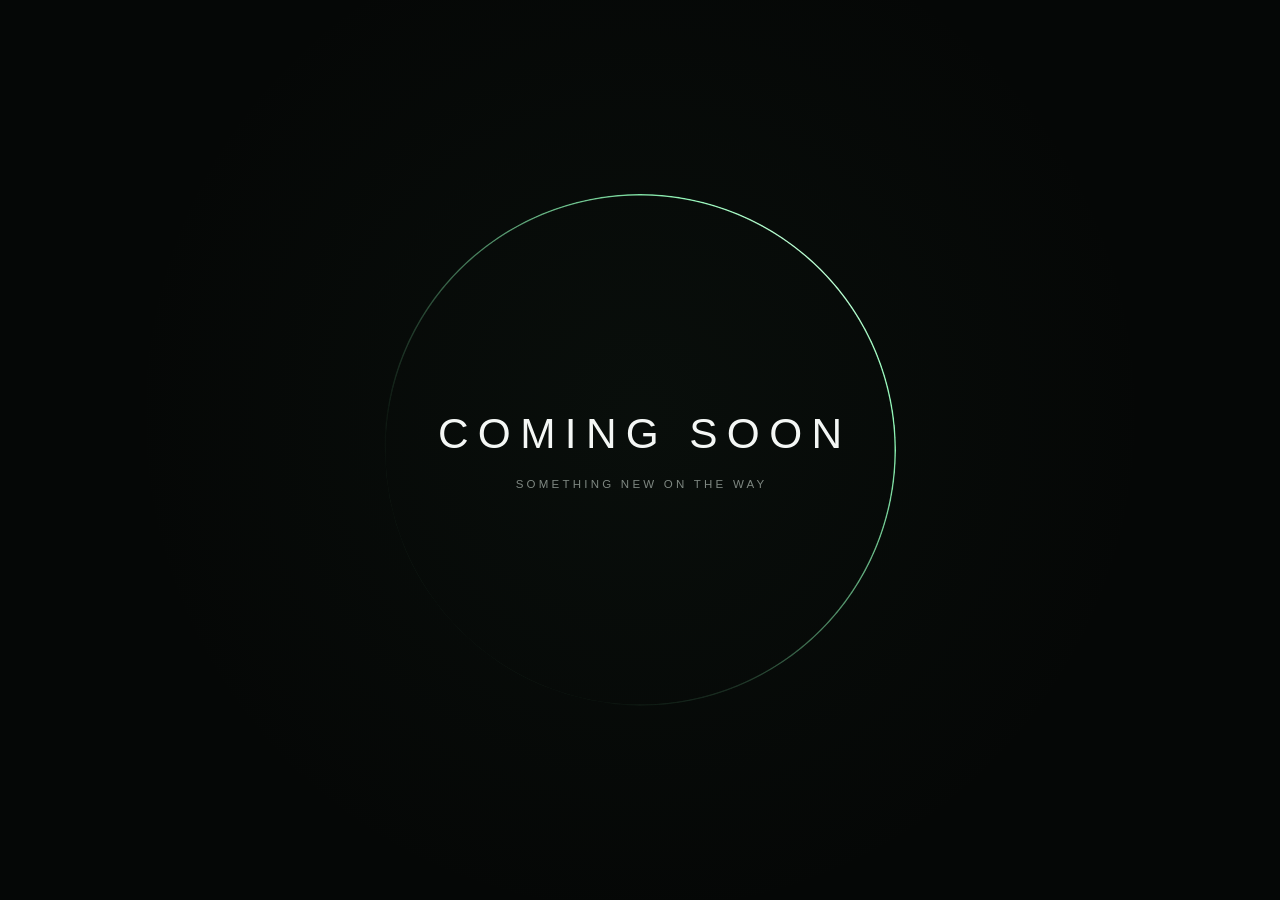
==== index.html @ 8f0a24f8 "Add files via upload" ====
<!doctype html>
<html lang="en">
  <head>
    <meta charset="UTF-8" />
    <meta name="viewport" content="width=device-width, initial-scale=1" />
    <meta name="theme-color" content="#050706" />
    <meta name="robots" content="noindex, nofollow" />
    <title>Coming Soon</title>
    <style>
      :root {
        color-scheme: dark;
        --background: #050706;
        --text: #f4f7f5;
        --muted: #7e8781;
        --green: #8df4b4;
        --green-bright: #c1ffd7;
      }

      * {
        box-sizing: border-box;
      }

      html,
      body {
        min-height: 100%;
        margin: 0;
      }

      body {
        min-height: 100svh;
        overflow: hidden;
        background:
          radial-gradient(circle at 50% 46%, rgba(71, 130, 91, 0.06), transparent 32rem),
          var(--background);
        color: var(--text);
        font-family: Inter, ui-sans-serif, -apple-system, BlinkMacSystemFont, "Segoe UI", sans-serif;
        -webkit-font-smoothing: antialiased;
      }

      main {
        min-height: 100svh;
        display: grid;
        place-items: center;
        padding: 2rem;
      }

      .hero {
        position: relative;
        display: grid;
        place-items: center;
        width: min(72vw, 32rem);
        aspect-ratio: 1;
        text-align: center;
      }

      .ring,
      .ring::before,
      .ring::after {
        position: absolute;
        inset: 0;
        border-radius: 50%;
      }

      .ring {
        background: conic-gradient(
          from 225deg,
          transparent 0deg 43deg,
          rgba(141, 244, 180, 0.14) 76deg,
          var(--green) 145deg,
          var(--green-bright) 184deg,
          var(--green) 222deg,
          rgba(141, 244, 180, 0.14) 292deg,
          transparent 325deg 360deg
        );
        filter: drop-shadow(0 0 0.7rem rgba(110, 240, 159, 0.34));
        animation: orbit 9s linear infinite;
        -webkit-mask: radial-gradient(farthest-side, transparent calc(100% - 2px), #000 calc(100% - 1px));
        mask: radial-gradient(farthest-side, transparent calc(100% - 2px), #000 calc(100% - 1px));
      }

      .ring::before {
        content: "";
        background: conic-gradient(
          from 215deg,
          transparent 0deg 64deg,
          rgba(141, 244, 180, 0.45) 145deg,
          var(--green-bright) 180deg,
          rgba(141, 244, 180, 0.45) 215deg,
          transparent 296deg 360deg
        );
        filter: blur(0.3rem);
      }

      .ring::after {
        content: "";
        inset: 1px;
        border: 1px solid rgba(113, 178, 136, 0.09);
      }

      .copy {
        position: relative;
        z-index: 1;
        transform: translateY(0.15rem);
      }

      h1 {
        margin: 0;
        font-size: clamp(1.55rem, 4vw, 2.65rem);
        font-weight: 400;
        letter-spacing: 0.22em;
        line-height: 1.1;
        text-indent: 0.22em;
      }

      p {
        margin: 1.15rem 0 0;
        color: var(--muted);
        font-size: clamp(0.58rem, 1.35vw, 0.72rem);
        font-weight: 500;
        letter-spacing: 0.28em;
        line-height: 1.5;
        text-indent: 0.28em;
      }

      @keyframes orbit {
        to {
          transform: rotate(360deg);
        }
      }

      @media (max-width: 420px) {
        .hero {
          width: min(80vw, 24rem);
        }

        h1 {
          letter-spacing: 0.17em;
          text-indent: 0.17em;
        }

        p {
          max-width: 15rem;
          letter-spacing: 0.2em;
          text-indent: 0.2em;
        }
      }

      @media (prefers-reduced-motion: reduce) {
        .ring {
          animation: none;
        }
      }
    </style>
  </head>
  <body>
    <main>
      <section class="hero" aria-labelledby="page-title">
        <div class="ring" aria-hidden="true"></div>
        <div class="copy">
          <h1 id="page-title">COMING SOON</h1>
          <p>SOMETHING NEW ON THE WAY</p>
        </div>
      </section>
    </main>
  </body>
</html>
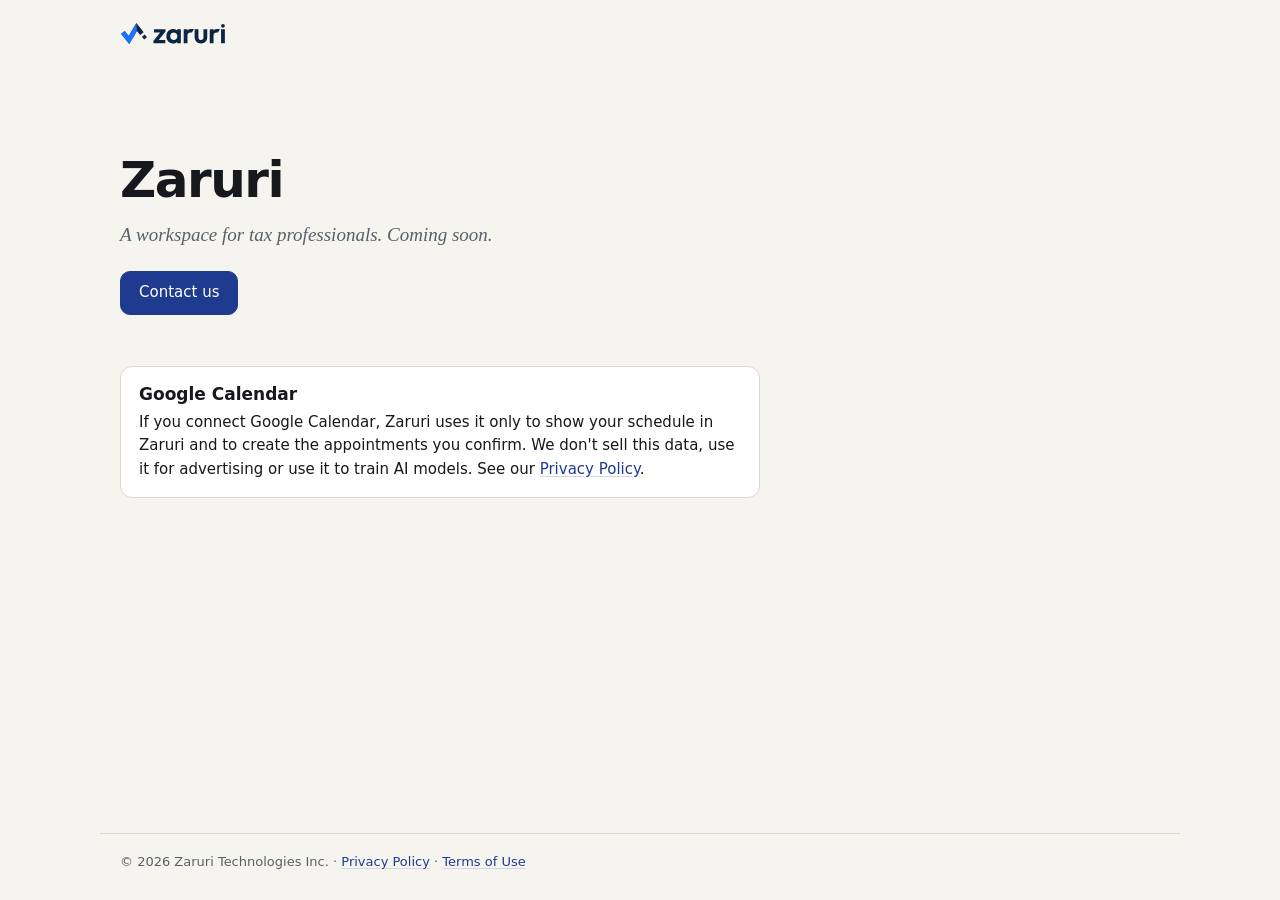
==== commit 095ec130: "Add files via upload" ====
--- a/index.html
+++ b/index.html
@@ -1,166 +1,32 @@
 <!doctype html>
 <html lang="en">
-  <head>
-    <meta charset="UTF-8" />
-    <meta name="viewport" content="width=device-width, initial-scale=1" />
-    <meta name="theme-color" content="#050706" />
-    <meta name="robots" content="noindex, nofollow" />
-    <title>Coming Soon</title>
-    <style>
-      :root {
-        color-scheme: dark;
-        --background: #050706;
-        --text: #f4f7f5;
-        --muted: #7e8781;
-        --green: #8df4b4;
-        --green-bright: #c1ffd7;
-      }
-
-      * {
-        box-sizing: border-box;
-      }
-
-      html,
-      body {
-        min-height: 100%;
-        margin: 0;
-      }
-
-      body {
-        min-height: 100svh;
-        overflow: hidden;
-        background:
-          radial-gradient(circle at 50% 46%, rgba(71, 130, 91, 0.06), transparent 32rem),
-          var(--background);
-        color: var(--text);
-        font-family: Inter, ui-sans-serif, -apple-system, BlinkMacSystemFont, "Segoe UI", sans-serif;
-        -webkit-font-smoothing: antialiased;
-      }
-
-      main {
-        min-height: 100svh;
-        display: grid;
-        place-items: center;
-        padding: 2rem;
-      }
-
-      .hero {
-        position: relative;
-        display: grid;
-        place-items: center;
-        width: min(72vw, 32rem);
-        aspect-ratio: 1;
-        text-align: center;
-      }
-
-      .ring,
-      .ring::before,
-      .ring::after {
-        position: absolute;
-        inset: 0;
-        border-radius: 50%;
-      }
-
-      .ring {
-        background: conic-gradient(
-          from 225deg,
-          transparent 0deg 43deg,
-          rgba(141, 244, 180, 0.14) 76deg,
-          var(--green) 145deg,
-          var(--green-bright) 184deg,
-          var(--green) 222deg,
-          rgba(141, 244, 180, 0.14) 292deg,
-          transparent 325deg 360deg
-        );
-        filter: drop-shadow(0 0 0.7rem rgba(110, 240, 159, 0.34));
-        animation: orbit 9s linear infinite;
-        -webkit-mask: radial-gradient(farthest-side, transparent calc(100% - 2px), #000 calc(100% - 1px));
-        mask: radial-gradient(farthest-side, transparent calc(100% - 2px), #000 calc(100% - 1px));
-      }
-
-      .ring::before {
-        content: "";
-        background: conic-gradient(
-          from 215deg,
-          transparent 0deg 64deg,
-          rgba(141, 244, 180, 0.45) 145deg,
-          var(--green-bright) 180deg,
-          rgba(141, 244, 180, 0.45) 215deg,
-          transparent 296deg 360deg
-        );
-        filter: blur(0.3rem);
-      }
-
-      .ring::after {
-        content: "";
-        inset: 1px;
-        border: 1px solid rgba(113, 178, 136, 0.09);
-      }
-
-      .copy {
-        position: relative;
-        z-index: 1;
-        transform: translateY(0.15rem);
-      }
-
-      h1 {
-        margin: 0;
-        font-size: clamp(1.55rem, 4vw, 2.65rem);
-        font-weight: 400;
-        letter-spacing: 0.22em;
-        line-height: 1.1;
-        text-indent: 0.22em;
-      }
-
-      p {
-        margin: 1.15rem 0 0;
-        color: var(--muted);
-        font-size: clamp(0.58rem, 1.35vw, 0.72rem);
-        font-weight: 500;
-        letter-spacing: 0.28em;
-        line-height: 1.5;
-        text-indent: 0.28em;
-      }
-
-      @keyframes orbit {
-        to {
-          transform: rotate(360deg);
-        }
-      }
-
-      @media (max-width: 420px) {
-        .hero {
-          width: min(80vw, 24rem);
-        }
-
-        h1 {
-          letter-spacing: 0.17em;
-          text-indent: 0.17em;
-        }
-
-        p {
-          max-width: 15rem;
-          letter-spacing: 0.2em;
-          text-indent: 0.2em;
-        }
-      }
-
-      @media (prefers-reduced-motion: reduce) {
-        .ring {
-          animation: none;
-        }
-      }
-    </style>
-  </head>
-  <body>
-    <main>
-      <section class="hero" aria-labelledby="page-title">
-        <div class="ring" aria-hidden="true"></div>
-        <div class="copy">
-          <h1 id="page-title">COMING SOON</h1>
-          <p>SOMETHING NEW ON THE WAY</p>
-        </div>
-      </section>
-    </main>
-  </body>
+<head>
+<meta charset="utf-8">
+<meta name="viewport" content="width=device-width, initial-scale=1">
+<title>Zaruri</title>
+<meta name="description" content="A workspace for tax professionals. Coming soon.">
+<meta name="color-scheme" content="light dark">
+<link rel="icon" type="image/svg+xml" href="data:image/svg+xml,%3Csvg%20xmlns%3D%22http%3A%2F%2Fwww.w3.org%2F2000%2Fsvg%22%20viewBox%3D%22-2.5%205.3%20103.6%20103.6%22%3E%3Cstyle%3E.b%7Bfill%3A%230B2545%7D.f%7Bfill%3A%231A73FF%7D%40media%20%28prefers-color-scheme%3Adark%29%7B.b%7Bfill%3A%23FFFFFF%7D.f%7Bfill%3A%234C8DFF%7D%7D%3C%2Fstyle%3E%3Cg%20transform%3D%22translate%280%208.55%29%22%3E%3Cpath%20class%3D%22b%22%20d%3D%22M0.530%2049.869%20L31.079%2088.750%20L59.107%2041.704%20L69.552%2054.897%20L84.448%2043.103%20L56.893%208.296%20L28.921%2055.250%20L15.470%2038.131Z%22%2F%3E%3Cpath%20class%3D%22f%22%20d%3D%22M0.530%2049.869%20L31.079%2088.750%20L28.921%2055.250%20L15.470%2038.131Z%20M31.079%2088.750%20L59.107%2041.704%20L56.893%208.296%20L28.921%2055.250Z%22%2F%3E%3Cpath%20class%3D%22b%22%20d%3D%22M88.777%2051.793%20L98.088%2063.554%20L86.327%2072.864%20L77.016%2061.104Z%22%2F%3E%3C%2Fg%3E%3C%2Fsvg%3E">
+<link rel="stylesheet" href="/styles.css">
+</head>
+<body>
+<a class="skip" href="#main">Skip to content</a>
+<header class="site-head">
+  <a class="brand" href="/" aria-label="Zaruri home"><svg class="logo-light" aria-hidden="true" focusable="false" xmlns="http://www.w3.org/2000/svg" viewBox="-235.3 -52.1 759.7 166.0"><g transform="translate(-230.24 -64.85) scale(1.9723)"><path d="M1.513 49.097 L30.937 86.546 L58.961 39.506 L70.532 54.121 L83.468 43.879 L57.039 10.494 L29.063 57.454 L14.487 38.903Z" fill="#0B2545"/><path d="M1.513 49.097 L30.937 86.546 L29.063 57.454 L14.487 38.903Z M30.937 86.546 L58.961 39.506 L57.039 10.494 L29.063 57.454Z" fill="#1A73FF"/><path d="M87.372 51.630 L95.441 61.822 L85.249 69.892 L77.180 59.699Z" fill="#0B2545"/></g><path d="M 4.1 84.5 58 15.5H 90.7L 36.8 84.5ZM 4.1 100V 84.5L 26.5 76.4H 89.4V 100ZM 8.7 23.6V 0H 90.7V 15.5L 68.9 23.6Z M 144.9 102.1Q 131.2 102.1 120.2 95.2Q 109.3 88.4 103.1 76.6Q 96.8 64.8 96.8 50.1Q 96.8 35.2 103.1 23.4Q 109.3 11.6 120.2 4.8Q 131.2 -2.1 144.9 -2.1Q 155.6 -2.1 164.1 2.3Q 172.6 6.6 177.7 14.4Q 182.8 22.2 183.2 31.9V 67.9Q 182.8 77.8 177.7 85.5Q 172.6 93.2 164.1 97.6Q 155.6 102.1 144.9 102.1ZM 149.8 77Q 161.2 77 168.3 69.5Q 175.3 61.9 175.3 49.9Q 175.3 42 172.1 35.9Q 168.9 29.8 163.2 26.4Q 157.5 23 149.8 23Q 142.4 23 136.7 26.4Q 131 29.8 127.8 35.9Q 124.6 42 124.6 49.9Q 124.6 58 127.8 64.1Q 131 70.2 136.7 73.6Q 142.4 77 149.8 77ZM 173.9 100V 73.1L 178.2 48.7L 173.9 24.6V 0H 200.8V 100Z M 221.2 100V 0H 248.3V 100ZM 248.3 44.7 237.8 37.7Q 239.7 19.3 248.6 8.6Q 257.5 -2.1 274.2 -2.1H 295L 280.2 22.6H 268Q 259.3 22.6 253.8 28.1Q 248.3 33.5 248.3 44.7Z M 344.9 102.1Q 331.7 102.1 321.4 96.5Q 311.2 90.9 305.4 81Q 299.6 71 299.6 58V 0H 326.9V 57.3Q 326.9 63.6 329 68Q 331.1 72.5 335.2 74.7Q 339.3 77 344.9 77Q 353.4 77 358.2 71.8Q 362.9 66.7 362.9 57.3V 0H 390.1V 58Q 390.1 71.2 384.4 81.2Q 378.7 91.1 368.4 96.6Q 358.2 102.1 344.9 102.1Z M 408 100V 0H 435.2V 100ZM 435.2 44.7 424.6 37.7Q 426.5 19.3 435.4 8.6Q 444.3 -2.1 461 -2.1H 481.8L 467 22.6H 454.8Q 446.1 22.6 440.6 28.1Q 435.2 33.5 435.2 44.7Z M 489.1 100V 0H 516.4V 100Z M489.10 -24.65 A13.65 13.65 0 1 0 516.40 -24.65 A13.65 13.65 0 1 0 489.10 -24.65 Z" fill="#0B2545"/></svg><svg class="logo-dark" aria-hidden="true" focusable="false" xmlns="http://www.w3.org/2000/svg" viewBox="-235.3 -52.1 759.7 166.0"><g transform="translate(-230.24 -64.85) scale(1.9723)"><path d="M1.513 49.097 L30.937 86.546 L58.961 39.506 L70.532 54.121 L83.468 43.879 L57.039 10.494 L29.063 57.454 L14.487 38.903Z" fill="#FFFFFF"/><path d="M1.513 49.097 L30.937 86.546 L29.063 57.454 L14.487 38.903Z M30.937 86.546 L58.961 39.506 L57.039 10.494 L29.063 57.454Z" fill="#4C8DFF"/><path d="M87.372 51.630 L95.441 61.822 L85.249 69.892 L77.180 59.699Z" fill="#FFFFFF"/></g><path d="M 4.1 84.5 58 15.5H 90.7L 36.8 84.5ZM 4.1 100V 84.5L 26.5 76.4H 89.4V 100ZM 8.7 23.6V 0H 90.7V 15.5L 68.9 23.6Z M 144.9 102.1Q 131.2 102.1 120.2 95.2Q 109.3 88.4 103.1 76.6Q 96.8 64.8 96.8 50.1Q 96.8 35.2 103.1 23.4Q 109.3 11.6 120.2 4.8Q 131.2 -2.1 144.9 -2.1Q 155.6 -2.1 164.1 2.3Q 172.6 6.6 177.7 14.4Q 182.8 22.2 183.2 31.9V 67.9Q 182.8 77.8 177.7 85.5Q 172.6 93.2 164.1 97.6Q 155.6 102.1 144.9 102.1ZM 149.8 77Q 161.2 77 168.3 69.5Q 175.3 61.9 175.3 49.9Q 175.3 42 172.1 35.9Q 168.9 29.8 163.2 26.4Q 157.5 23 149.8 23Q 142.4 23 136.7 26.4Q 131 29.8 127.8 35.9Q 124.6 42 124.6 49.9Q 124.6 58 127.8 64.1Q 131 70.2 136.7 73.6Q 142.4 77 149.8 77ZM 173.9 100V 73.1L 178.2 48.7L 173.9 24.6V 0H 200.8V 100Z M 221.2 100V 0H 248.3V 100ZM 248.3 44.7 237.8 37.7Q 239.7 19.3 248.6 8.6Q 257.5 -2.1 274.2 -2.1H 295L 280.2 22.6H 268Q 259.3 22.6 253.8 28.1Q 248.3 33.5 248.3 44.7Z M 344.9 102.1Q 331.7 102.1 321.4 96.5Q 311.2 90.9 305.4 81Q 299.6 71 299.6 58V 0H 326.9V 57.3Q 326.9 63.6 329 68Q 331.1 72.5 335.2 74.7Q 339.3 77 344.9 77Q 353.4 77 358.2 71.8Q 362.9 66.7 362.9 57.3V 0H 390.1V 58Q 390.1 71.2 384.4 81.2Q 378.7 91.1 368.4 96.6Q 358.2 102.1 344.9 102.1Z M 408 100V 0H 435.2V 100ZM 435.2 44.7 424.6 37.7Q 426.5 19.3 435.4 8.6Q 444.3 -2.1 461 -2.1H 481.8L 467 22.6H 454.8Q 446.1 22.6 440.6 28.1Q 435.2 33.5 435.2 44.7Z M 489.1 100V 0H 516.4V 100Z M489.10 -24.65 A13.65 13.65 0 1 0 516.40 -24.65 A13.65 13.65 0 1 0 489.10 -24.65 Z" fill="#FFFFFF"/></svg></a>
+</header>
+<main id="main">
+<section class="hero" aria-labelledby="h1">
+  <h1 id="h1">Zaruri</h1>
+  <p class="story">A workspace for tax professionals. Coming soon.</p>
+  <p><a class="btn pri lg" href="mailto:hello@zaruri.com">Contact us</a></p>
+</section>
+<section class="panel gcal" aria-labelledby="gcal">
+  <h2 id="gcal" class="h3">Google Calendar</h2>
+  <p>If you connect Google Calendar, Zaruri uses it only to show your schedule in Zaruri and to create the appointments you confirm. We don't sell this data, use it for advertising or use it to train AI models. See our <a href="/privacy/">Privacy Policy</a>.</p>
+</section>
+</main>
+<footer class="site-foot">
+  <p>© 2026 Zaruri Technologies Inc. · <a href="/privacy/">Privacy Policy</a> · <a href="/terms/">Terms of Use</a></p>
+</footer>
+</body>
 </html>
--- a/styles.css
+++ b/styles.css
@@ -0,0 +1,99 @@
+/* zaruri.com — styles from the Zaruri design tokens (Guided Workbench v59).
+   No web fonts, no external requests: the token font stacks fall back to system fonts. */
+:root{
+  --paper:#F6F4EE; --sheet:#FFFFFF; --sheet2:#FBFAF6; --line:#DCD7CB; --row:#ECE8DE;
+  --ink:#16181D; --muted:#596069; --faint:#80858E;
+  --accent:#1F3B8F; --accentSoft:#ECEFF7; --accentLine:#CFD7EB;
+  --chg:#8A5300; --chgSoft:#FBF4E6; --chgLine:#E8D5AE;
+  --f-ui:system-ui,-apple-system,'Segoe UI',Roboto,'Helvetica Neue',Arial,sans-serif;
+  --f-num:ui-monospace,'SF Mono',Menlo,Consolas,'Liberation Mono',monospace;
+  --f-note:Georgia,'Times New Roman',serif;
+  --r:8px; --r-md:10px; --r-lg:12px;
+  color-scheme:light;
+}
+@media (prefers-color-scheme: dark){ :root{
+  --paper:#111317; --sheet:#191C21; --sheet2:#1D2026; --line:#2F333B; --row:#252930;
+  --ink:#E9E7E1; --muted:#A3A8B0; --faint:#7E838C;
+  --accent:#9DB3F2; --accentSoft:#1D2540; --accentLine:#33406A;
+  --chg:#E7B661; --chgSoft:#2B2416; --chgLine:#4E3F22;
+  color-scheme:dark;
+}}
+
+*,*::before,*::after{box-sizing:border-box}
+html{-webkit-text-size-adjust:100%}
+body{margin:0;background:var(--paper);color:var(--ink);font-family:var(--f-ui);font-size:15px;line-height:1.55;
+  -webkit-font-smoothing:antialiased;min-height:100vh;display:flex;flex-direction:column}
+:focus-visible{outline:2px solid var(--accent);outline-offset:2px}
+a{color:var(--accent);text-underline-offset:2px;text-decoration-color:var(--accentLine)}
+a:hover{text-decoration-color:currentColor}
+
+.skip{position:absolute;left:-9999px;top:8px;background:var(--sheet);border:1px solid var(--line);border-radius:var(--r);padding:8px 12px}
+.skip:focus{left:16px;z-index:1}
+
+/* Layout */
+.site-head,main,.site-foot{width:100%;max-width:1080px;margin:0 auto;padding-left:20px;padding-right:20px}
+.site-head{padding-top:22px;padding-bottom:8px}
+.brand{display:inline-block;line-height:0;border-radius:4px}
+.brand svg{width:106px;height:auto}
+.logo-dark{display:none}
+@media (prefers-color-scheme: dark){ .logo-light{display:none} .logo-dark{display:block} }
+main{flex:1;padding-top:40px;padding-bottom:56px}
+.site-foot{border-top:1px solid var(--line);padding-top:18px;padding-bottom:28px;color:var(--muted);font-size:13px}
+.site-foot p{margin:0}
+
+/* Type */
+h1{font-size:clamp(30px,4.6vw,50px);line-height:1.04;letter-spacing:-.03em;margin:0 0 16px;font-weight:600;text-wrap:balance}
+h2{font-size:clamp(20px,2.4vw,23px);line-height:1.2;letter-spacing:-.015em;margin:36px 0 10px;font-weight:600;text-wrap:balance}
+.h3{font-size:17px;line-height:1.3;letter-spacing:0;margin:0 0 6px}
+.story{font-family:var(--f-note);font-style:italic;font-size:19px;line-height:1.4;color:var(--muted);max-width:62ch;margin:0 0 22px}
+code{font-family:var(--f-num);font-size:.86em;background:var(--sheet2);border:1px solid var(--row);border-radius:5px;padding:0 4px;overflow-wrap:anywhere}
+
+/* Placeholders still to fill: amber = "needs a look" in Zaruri */
+mark.ph{background:var(--chgSoft);color:var(--chg);border:1px dashed var(--chgLine);border-radius:4px;padding:0 3px;
+  font-weight:600;-webkit-box-decoration-break:clone;box-decoration-break:clone}
+
+/* Button */
+.btn{display:inline-flex;align-items:center;gap:7px;height:34px;padding:0 13px;border-radius:var(--r);border:1px solid var(--line);
+  background:var(--sheet);color:var(--ink);font-size:13.5px;font-weight:500;text-decoration:none;white-space:nowrap}
+.btn.pri{background:var(--accent);border-color:var(--accent);color:var(--sheet)}
+.btn.pri:hover{filter:brightness(1.12)}
+.btn.lg{height:44px;font-size:15px;padding:0 18px;border-radius:var(--r-md)}
+
+/* Home */
+.hero{padding:6vh 0 4vh}
+.panel{background:var(--sheet);border:1px solid var(--line);border-radius:var(--r-lg);padding:16px 18px}
+.gcal{max-width:640px}
+.gcal p{margin:0;color:var(--ink)}
+
+/* Legal pages */
+.doc{max-width:70ch}
+.doc h1{font-size:clamp(28px,4vw,40px)}
+.doc .eff{color:var(--muted);margin:0 0 28px;padding-bottom:20px;border-bottom:1px solid var(--line)}
+.doc p{margin:0 0 14px}
+.doc ul{margin:0 0 16px;padding-left:22px}
+.doc li{margin:0 0 6px}
+.doc li::marker{color:var(--faint)}
+.doc .addr{line-height:1.7}
+.table-wrap{margin:6px 0 20px;background:var(--sheet);border:1px solid var(--line);border-radius:var(--r-lg);padding:4px 14px 8px;overflow-x:auto}
+.table{width:100%;border-collapse:collapse;font-size:14px}
+.table th{text-align:left;vertical-align:bottom;font-family:var(--f-num);font-size:10.5px;letter-spacing:.06em;text-transform:uppercase;
+  color:var(--muted);font-weight:400;padding:10px 8px 7px;border-bottom:1px solid var(--ink)}
+.table td{padding:10px 8px;border-bottom:1px solid var(--row);vertical-align:top}
+.table tr:last-child td{border-bottom:0}
+.perm td:first-child{width:46%}
+
+/* Phone */
+@media (max-width:600px){
+  .site-head,main,.site-foot{padding-left:16px;padding-right:16px}
+  main{padding-top:24px}
+  .hero{padding:3vh 0 3vh}
+  .btn{min-height:44px}
+  /* stack the permissions table so it never scrolls sideways */
+  .perm thead{position:absolute;width:1px;height:1px;overflow:hidden;clip:rect(0 0 0 0)}
+  .perm tr{display:block;padding:10px 0;border-bottom:1px solid var(--row)}
+  .perm tr:last-child{border-bottom:0}
+  .perm td{display:block;width:auto!important;padding:2px 0;border:0}
+  .perm td:first-child{font-weight:600}
+  .table-wrap{padding:4px 14px}
+}
+@media print{ .skip{display:none} body{background:#fff} mark.ph{border-style:solid} }
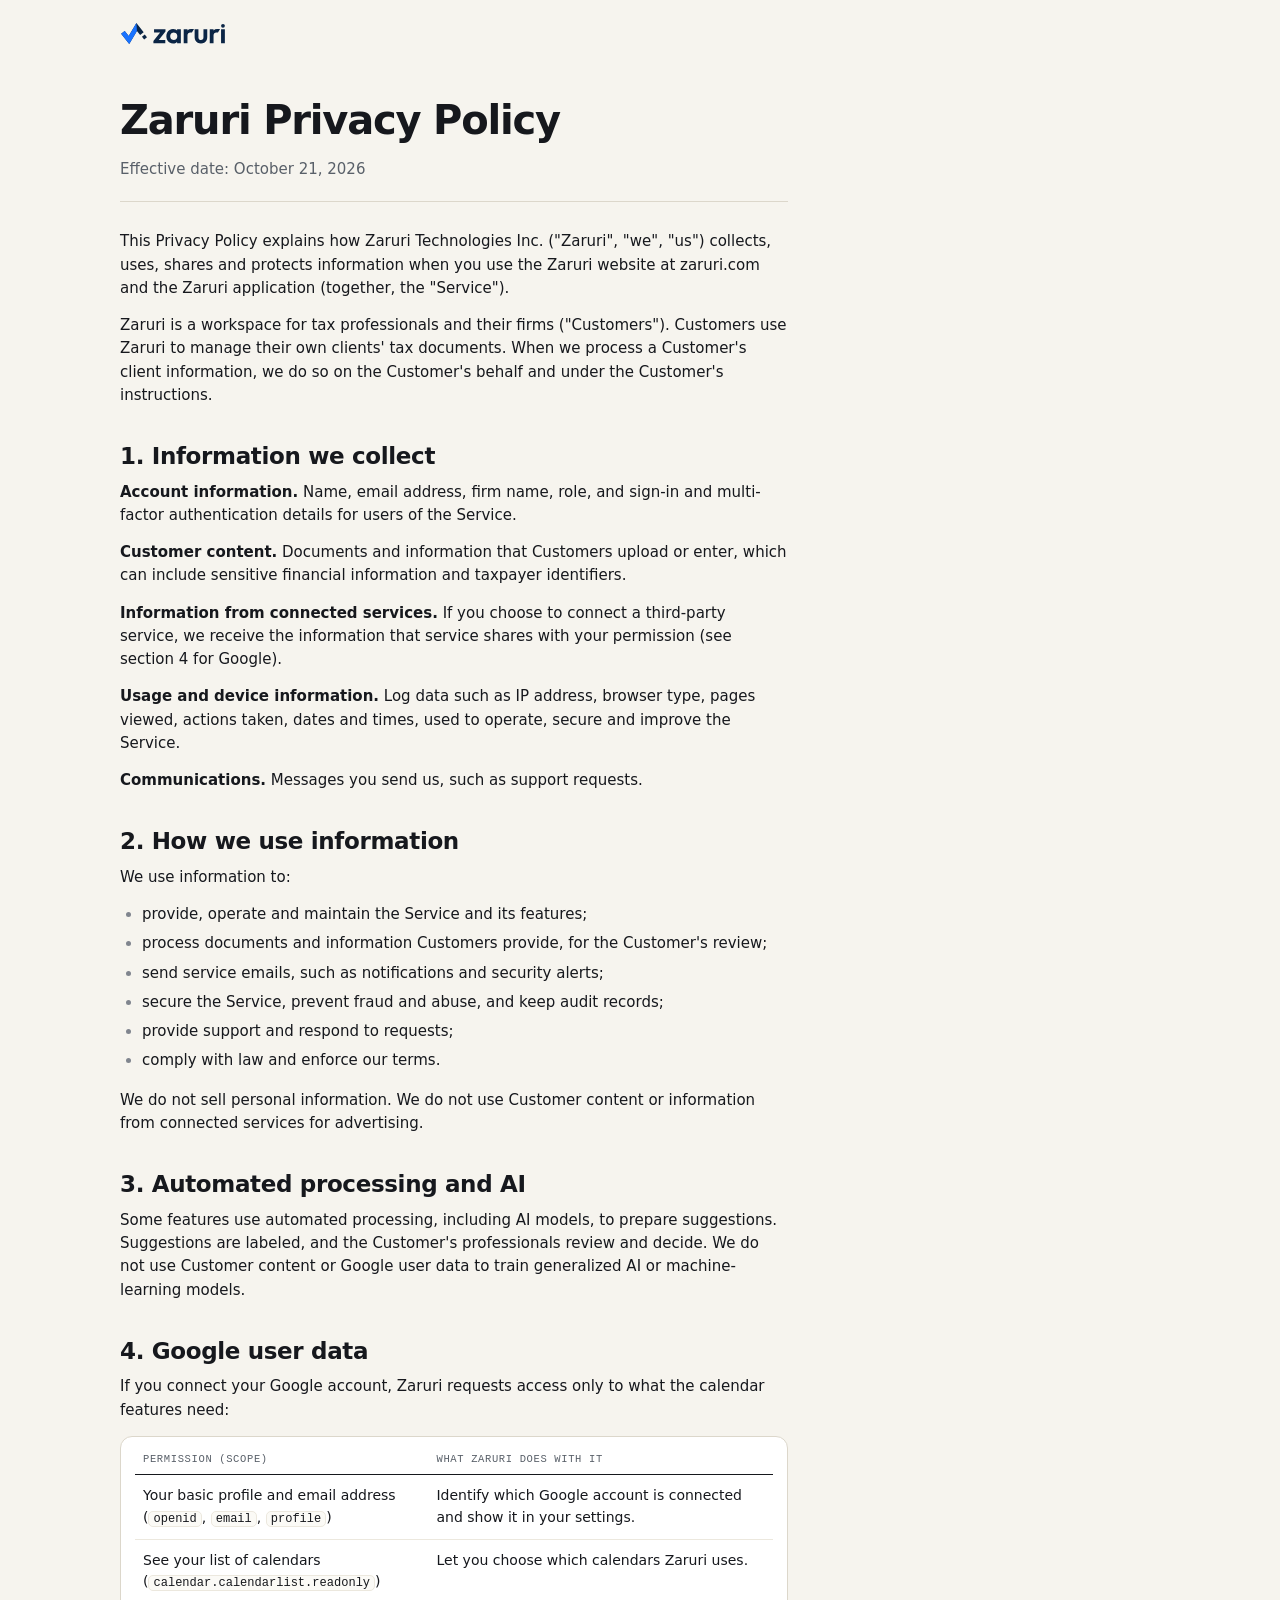
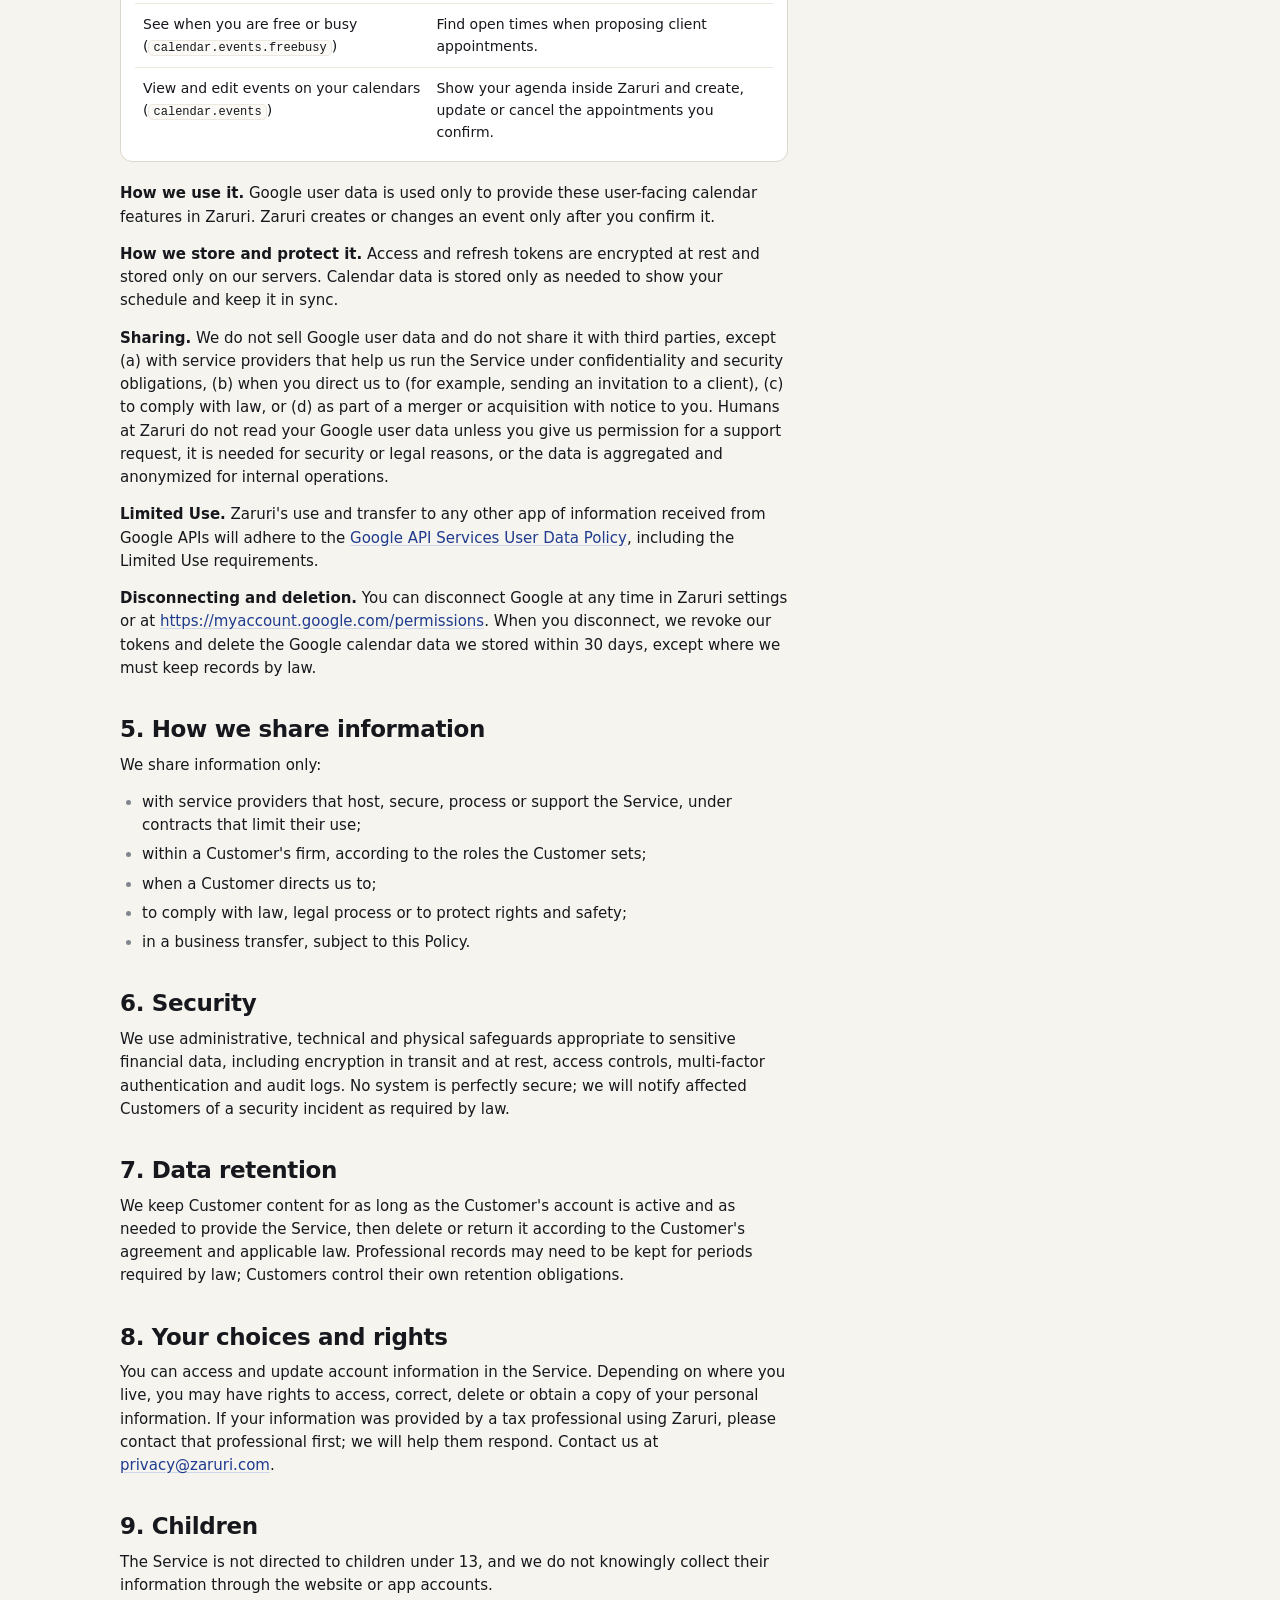
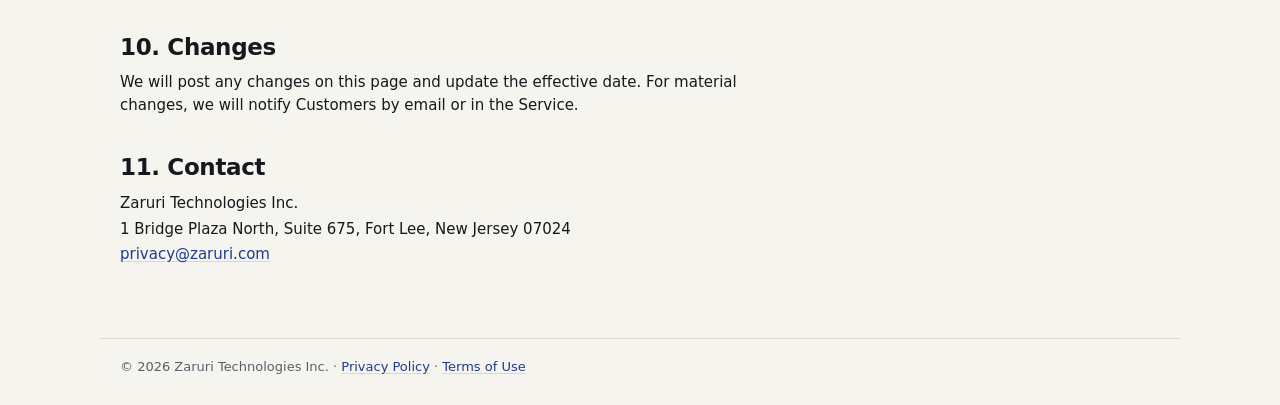
==== commit 04b11a73: "Add files via upload" ====
--- a/index.html
+++ b/index.html
@@ -3,8 +3,8 @@
 <head>
 <meta charset="utf-8">
 <meta name="viewport" content="width=device-width, initial-scale=1">
-<title>Zaruri</title>
-<meta name="description" content="A workspace for tax professionals. Coming soon.">
+<title>Privacy Policy · Zaruri</title>
+<meta name="description" content="Zaruri Privacy Policy">
 <meta name="color-scheme" content="light dark">
 <link rel="icon" type="image/svg+xml" href="data:image/svg+xml,%3Csvg%20xmlns%3D%22http%3A%2F%2Fwww.w3.org%2F2000%2Fsvg%22%20viewBox%3D%22-2.5%205.3%20103.6%20103.6%22%3E%3Cstyle%3E.b%7Bfill%3A%230B2545%7D.f%7Bfill%3A%231A73FF%7D%40media%20%28prefers-color-scheme%3Adark%29%7B.b%7Bfill%3A%23FFFFFF%7D.f%7Bfill%3A%234C8DFF%7D%7D%3C%2Fstyle%3E%3Cg%20transform%3D%22translate%280%208.55%29%22%3E%3Cpath%20class%3D%22b%22%20d%3D%22M0.530%2049.869%20L31.079%2088.750%20L59.107%2041.704%20L69.552%2054.897%20L84.448%2043.103%20L56.893%208.296%20L28.921%2055.250%20L15.470%2038.131Z%22%2F%3E%3Cpath%20class%3D%22f%22%20d%3D%22M0.530%2049.869%20L31.079%2088.750%20L28.921%2055.250%20L15.470%2038.131Z%20M31.079%2088.750%20L59.107%2041.704%20L56.893%208.296%20L28.921%2055.250Z%22%2F%3E%3Cpath%20class%3D%22b%22%20d%3D%22M88.777%2051.793%20L98.088%2063.554%20L86.327%2072.864%20L77.016%2061.104Z%22%2F%3E%3C%2Fg%3E%3C%2Fsvg%3E">
 <link rel="stylesheet" href="/styles.css">
@@ -15,15 +15,47 @@
   <a class="brand" href="/" aria-label="Zaruri home"><svg class="logo-light" aria-hidden="true" focusable="false" xmlns="http://www.w3.org/2000/svg" viewBox="-235.3 -52.1 759.7 166.0"><g transform="translate(-230.24 -64.85) scale(1.9723)"><path d="M1.513 49.097 L30.937 86.546 L58.961 39.506 L70.532 54.121 L83.468 43.879 L57.039 10.494 L29.063 57.454 L14.487 38.903Z" fill="#0B2545"/><path d="M1.513 49.097 L30.937 86.546 L29.063 57.454 L14.487 38.903Z M30.937 86.546 L58.961 39.506 L57.039 10.494 L29.063 57.454Z" fill="#1A73FF"/><path d="M87.372 51.630 L95.441 61.822 L85.249 69.892 L77.180 59.699Z" fill="#0B2545"/></g><path d="M 4.1 84.5 58 15.5H 90.7L 36.8 84.5ZM 4.1 100V 84.5L 26.5 76.4H 89.4V 100ZM 8.7 23.6V 0H 90.7V 15.5L 68.9 23.6Z M 144.9 102.1Q 131.2 102.1 120.2 95.2Q 109.3 88.4 103.1 76.6Q 96.8 64.8 96.8 50.1Q 96.8 35.2 103.1 23.4Q 109.3 11.6 120.2 4.8Q 131.2 -2.1 144.9 -2.1Q 155.6 -2.1 164.1 2.3Q 172.6 6.6 177.7 14.4Q 182.8 22.2 183.2 31.9V 67.9Q 182.8 77.8 177.7 85.5Q 172.6 93.2 164.1 97.6Q 155.6 102.1 144.9 102.1ZM 149.8 77Q 161.2 77 168.3 69.5Q 175.3 61.9 175.3 49.9Q 175.3 42 172.1 35.9Q 168.9 29.8 163.2 26.4Q 157.5 23 149.8 23Q 142.4 23 136.7 26.4Q 131 29.8 127.8 35.9Q 124.6 42 124.6 49.9Q 124.6 58 127.8 64.1Q 131 70.2 136.7 73.6Q 142.4 77 149.8 77ZM 173.9 100V 73.1L 178.2 48.7L 173.9 24.6V 0H 200.8V 100Z M 221.2 100V 0H 248.3V 100ZM 248.3 44.7 237.8 37.7Q 239.7 19.3 248.6 8.6Q 257.5 -2.1 274.2 -2.1H 295L 280.2 22.6H 268Q 259.3 22.6 253.8 28.1Q 248.3 33.5 248.3 44.7Z M 344.9 102.1Q 331.7 102.1 321.4 96.5Q 311.2 90.9 305.4 81Q 299.6 71 299.6 58V 0H 326.9V 57.3Q 326.9 63.6 329 68Q 331.1 72.5 335.2 74.7Q 339.3 77 344.9 77Q 353.4 77 358.2 71.8Q 362.9 66.7 362.9 57.3V 0H 390.1V 58Q 390.1 71.2 384.4 81.2Q 378.7 91.1 368.4 96.6Q 358.2 102.1 344.9 102.1Z M 408 100V 0H 435.2V 100ZM 435.2 44.7 424.6 37.7Q 426.5 19.3 435.4 8.6Q 444.3 -2.1 461 -2.1H 481.8L 467 22.6H 454.8Q 446.1 22.6 440.6 28.1Q 435.2 33.5 435.2 44.7Z M 489.1 100V 0H 516.4V 100Z M489.10 -24.65 A13.65 13.65 0 1 0 516.40 -24.65 A13.65 13.65 0 1 0 489.10 -24.65 Z" fill="#0B2545"/></svg><svg class="logo-dark" aria-hidden="true" focusable="false" xmlns="http://www.w3.org/2000/svg" viewBox="-235.3 -52.1 759.7 166.0"><g transform="translate(-230.24 -64.85) scale(1.9723)"><path d="M1.513 49.097 L30.937 86.546 L58.961 39.506 L70.532 54.121 L83.468 43.879 L57.039 10.494 L29.063 57.454 L14.487 38.903Z" fill="#FFFFFF"/><path d="M1.513 49.097 L30.937 86.546 L29.063 57.454 L14.487 38.903Z M30.937 86.546 L58.961 39.506 L57.039 10.494 L29.063 57.454Z" fill="#4C8DFF"/><path d="M87.372 51.630 L95.441 61.822 L85.249 69.892 L77.180 59.699Z" fill="#FFFFFF"/></g><path d="M 4.1 84.5 58 15.5H 90.7L 36.8 84.5ZM 4.1 100V 84.5L 26.5 76.4H 89.4V 100ZM 8.7 23.6V 0H 90.7V 15.5L 68.9 23.6Z M 144.9 102.1Q 131.2 102.1 120.2 95.2Q 109.3 88.4 103.1 76.6Q 96.8 64.8 96.8 50.1Q 96.8 35.2 103.1 23.4Q 109.3 11.6 120.2 4.8Q 131.2 -2.1 144.9 -2.1Q 155.6 -2.1 164.1 2.3Q 172.6 6.6 177.7 14.4Q 182.8 22.2 183.2 31.9V 67.9Q 182.8 77.8 177.7 85.5Q 172.6 93.2 164.1 97.6Q 155.6 102.1 144.9 102.1ZM 149.8 77Q 161.2 77 168.3 69.5Q 175.3 61.9 175.3 49.9Q 175.3 42 172.1 35.9Q 168.9 29.8 163.2 26.4Q 157.5 23 149.8 23Q 142.4 23 136.7 26.4Q 131 29.8 127.8 35.9Q 124.6 42 124.6 49.9Q 124.6 58 127.8 64.1Q 131 70.2 136.7 73.6Q 142.4 77 149.8 77ZM 173.9 100V 73.1L 178.2 48.7L 173.9 24.6V 0H 200.8V 100Z M 221.2 100V 0H 248.3V 100ZM 248.3 44.7 237.8 37.7Q 239.7 19.3 248.6 8.6Q 257.5 -2.1 274.2 -2.1H 295L 280.2 22.6H 268Q 259.3 22.6 253.8 28.1Q 248.3 33.5 248.3 44.7Z M 344.9 102.1Q 331.7 102.1 321.4 96.5Q 311.2 90.9 305.4 81Q 299.6 71 299.6 58V 0H 326.9V 57.3Q 326.9 63.6 329 68Q 331.1 72.5 335.2 74.7Q 339.3 77 344.9 77Q 353.4 77 358.2 71.8Q 362.9 66.7 362.9 57.3V 0H 390.1V 58Q 390.1 71.2 384.4 81.2Q 378.7 91.1 368.4 96.6Q 358.2 102.1 344.9 102.1Z M 408 100V 0H 435.2V 100ZM 435.2 44.7 424.6 37.7Q 426.5 19.3 435.4 8.6Q 444.3 -2.1 461 -2.1H 481.8L 467 22.6H 454.8Q 446.1 22.6 440.6 28.1Q 435.2 33.5 435.2 44.7Z M 489.1 100V 0H 516.4V 100Z M489.10 -24.65 A13.65 13.65 0 1 0 516.40 -24.65 A13.65 13.65 0 1 0 489.10 -24.65 Z" fill="#FFFFFF"/></svg></a>
 </header>
 <main id="main">
-<section class="hero" aria-labelledby="h1">
-  <h1 id="h1">Zaruri</h1>
-  <p class="story">A workspace for tax professionals. Coming soon.</p>
-  <p><a class="btn pri lg" href="mailto:hello@zaruri.com">Contact us</a></p>
-</section>
-<section class="panel gcal" aria-labelledby="gcal">
-  <h2 id="gcal" class="h3">Google Calendar</h2>
-  <p>If you connect Google Calendar, Zaruri uses it only to show your schedule in Zaruri and to create the appointments you confirm. We don't sell this data, use it for advertising or use it to train AI models. See our <a href="/privacy/">Privacy Policy</a>.</p>
-</section>
+<article class="doc">
+  <h1>Zaruri Privacy Policy</h1>
+  <p class="eff">Effective date: October 21, 2026</p>
+<p>This Privacy Policy explains how Zaruri Technologies Inc. ("Zaruri", "we", "us") collects, uses, shares and protects information when you use the Zaruri website at zaruri.com and the Zaruri application (together, the "Service").</p>
+<p>Zaruri is a workspace for tax professionals and their firms ("Customers"). Customers use Zaruri to manage their own clients' tax documents. When we process a Customer's client information, we do so on the Customer's behalf and under the Customer's instructions.</p>
+<h2 id="s1">1. Information we collect</h2>
+<p><strong>Account information.</strong> Name, email address, firm name, role, and sign-in and multi-factor authentication details for users of the Service.</p>
+<p><strong>Customer content.</strong> Documents and information that Customers upload or enter, which can include sensitive financial information and taxpayer identifiers.</p>
+<p><strong>Information from connected services.</strong> If you choose to connect a third-party service, we receive the information that service shares with your permission (see section 4 for Google).</p>
+<p><strong>Usage and device information.</strong> Log data such as IP address, browser type, pages viewed, actions taken, dates and times, used to operate, secure and improve the Service.</p>
+<p><strong>Communications.</strong> Messages you send us, such as support requests.</p>
+<h2 id="s2">2. How we use information</h2>
+<p>We use information to:</p>
+<ul><li>provide, operate and maintain the Service and its features;</li><li>process documents and information Customers provide, for the Customer's review;</li><li>send service emails, such as notifications and security alerts;</li><li>secure the Service, prevent fraud and abuse, and keep audit records;</li><li>provide support and respond to requests;</li><li>comply with law and enforce our terms.</li></ul>
+<p>We do not sell personal information. We do not use Customer content or information from connected services for advertising.</p>
+<h2 id="s3">3. Automated processing and AI</h2>
+<p>Some features use automated processing, including AI models, to prepare suggestions. Suggestions are labeled, and the Customer's professionals review and decide. We do not use Customer content or Google user data to train generalized AI or machine-learning models.</p>
+<h2 id="s4">4. Google user data</h2>
+<p>If you connect your Google account, Zaruri requests access only to what the calendar features need:</p>
+<div class="table-wrap"><table class="table perm"><thead><tr><th scope="col">Permission (scope)</th><th scope="col">What Zaruri does with it</th></tr></thead><tbody><tr><td>Your basic profile and email address (<code>openid</code>, <code>email</code>, <code>profile</code>)</td><td>Identify which Google account is connected and show it in your settings.</td></tr><tr><td>See your list of calendars (<code>calendar.calendarlist.readonly</code>)</td><td>Let you choose which calendars Zaruri uses.</td></tr><tr><td>See when you are free or busy (<code>calendar.events.freebusy</code>)</td><td>Find open times when proposing client appointments.</td></tr><tr><td>View and edit events on your calendars (<code>calendar.events</code>)</td><td>Show your agenda inside Zaruri and create, update or cancel the appointments you confirm.</td></tr></tbody></table></div>
+<p><strong>How we use it.</strong> Google user data is used only to provide these user-facing calendar features in Zaruri. Zaruri creates or changes an event only after you confirm it.</p>
+<p><strong>How we store and protect it.</strong> Access and refresh tokens are encrypted at rest and stored only on our servers. Calendar data is stored only as needed to show your schedule and keep it in sync.</p>
+<p><strong>Sharing.</strong> We do not sell Google user data and do not share it with third parties, except (a) with service providers that help us run the Service under confidentiality and security obligations, (b) when you direct us to (for example, sending an invitation to a client), (c) to comply with law, or (d) as part of a merger or acquisition with notice to you. Humans at Zaruri do not read your Google user data unless you give us permission for a support request, it is needed for security or legal reasons, or the data is aggregated and anonymized for internal operations.</p>
+<p><strong>Limited Use.</strong> Zaruri's use and transfer to any other app of information received from Google APIs will adhere to the <a href="https://developers.google.com/terms/api-services-user-data-policy" rel="noopener">Google API Services User Data Policy</a>, including the Limited Use requirements.</p>
+<p><strong>Disconnecting and deletion.</strong> You can disconnect Google at any time in Zaruri settings or at <a href="https://myaccount.google.com/permissions" rel="noopener">https://myaccount.google.com/permissions</a>. When you disconnect, we revoke our tokens and delete the Google calendar data we stored within 30 days, except where we must keep records by law.</p>
+<h2 id="s5">5. How we share information</h2>
+<p>We share information only:</p>
+<ul><li>with service providers that host, secure, process or support the Service, under contracts that limit their use;</li><li>within a Customer's firm, according to the roles the Customer sets;</li><li>when a Customer directs us to;</li><li>to comply with law, legal process or to protect rights and safety;</li><li>in a business transfer, subject to this Policy.</li></ul>
+<h2 id="s6">6. Security</h2>
+<p>We use administrative, technical and physical safeguards appropriate to sensitive financial data, including encryption in transit and at rest, access controls, multi-factor authentication and audit logs. No system is perfectly secure; we will notify affected Customers of a security incident as required by law.</p>
+<h2 id="s7">7. Data retention</h2>
+<p>We keep Customer content for as long as the Customer's account is active and as needed to provide the Service, then delete or return it according to the Customer's agreement and applicable law. Professional records may need to be kept for periods required by law; Customers control their own retention obligations.</p>
+<h2 id="s8">8. Your choices and rights</h2>
+<p>You can access and update account information in the Service. Depending on where you live, you may have rights to access, correct, delete or obtain a copy of your personal information. If your information was provided by a tax professional using Zaruri, please contact that professional first; we will help them respond. Contact us at <a href="mailto:privacy@zaruri.com">privacy@zaruri.com</a>.</p>
+<h2 id="s9">9. Children</h2>
+<p>The Service is not directed to children under 13, and we do not knowingly collect their information through the website or app accounts.</p>
+<h2 id="s10">10. Changes</h2>
+<p>We will post any changes on this page and update the effective date. For material changes, we will notify Customers by email or in the Service.</p>
+<h2 id="s11">11. Contact</h2>
+<p class="addr">Zaruri Technologies Inc.<br>1 Bridge Plaza North, Suite 675, Fort Lee, New Jersey 07024<br><a href="mailto:privacy@zaruri.com">privacy@zaruri.com</a></p>
+</article>
 </main>
 <footer class="site-foot">
   <p>© 2026 Zaruri Technologies Inc. · <a href="/privacy/">Privacy Policy</a> · <a href="/terms/">Terms of Use</a></p>
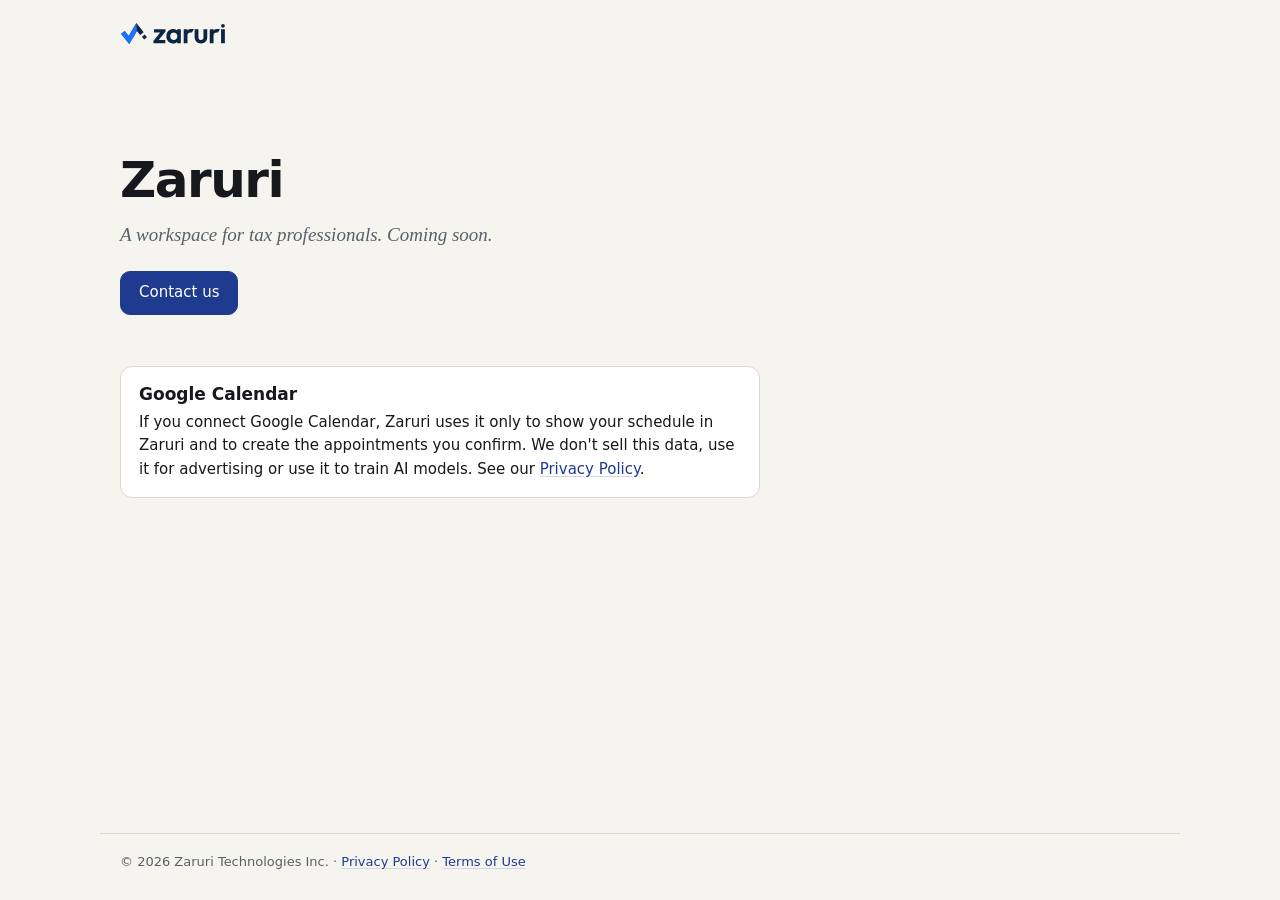
==== commit 2b81b3ad: "Add files via upload" ====
--- a/index.html
+++ b/index.html
@@ -3,8 +3,8 @@
 <head>
 <meta charset="utf-8">
 <meta name="viewport" content="width=device-width, initial-scale=1">
-<title>Privacy Policy · Zaruri</title>
-<meta name="description" content="Zaruri Privacy Policy">
+<title>Zaruri</title>
+<meta name="description" content="A workspace for tax professionals. Coming soon.">
 <meta name="color-scheme" content="light dark">
 <link rel="icon" type="image/svg+xml" href="data:image/svg+xml,%3Csvg%20xmlns%3D%22http%3A%2F%2Fwww.w3.org%2F2000%2Fsvg%22%20viewBox%3D%22-2.5%205.3%20103.6%20103.6%22%3E%3Cstyle%3E.b%7Bfill%3A%230B2545%7D.f%7Bfill%3A%231A73FF%7D%40media%20%28prefers-color-scheme%3Adark%29%7B.b%7Bfill%3A%23FFFFFF%7D.f%7Bfill%3A%234C8DFF%7D%7D%3C%2Fstyle%3E%3Cg%20transform%3D%22translate%280%208.55%29%22%3E%3Cpath%20class%3D%22b%22%20d%3D%22M0.530%2049.869%20L31.079%2088.750%20L59.107%2041.704%20L69.552%2054.897%20L84.448%2043.103%20L56.893%208.296%20L28.921%2055.250%20L15.470%2038.131Z%22%2F%3E%3Cpath%20class%3D%22f%22%20d%3D%22M0.530%2049.869%20L31.079%2088.750%20L28.921%2055.250%20L15.470%2038.131Z%20M31.079%2088.750%20L59.107%2041.704%20L56.893%208.296%20L28.921%2055.250Z%22%2F%3E%3Cpath%20class%3D%22b%22%20d%3D%22M88.777%2051.793%20L98.088%2063.554%20L86.327%2072.864%20L77.016%2061.104Z%22%2F%3E%3C%2Fg%3E%3C%2Fsvg%3E">
 <link rel="stylesheet" href="/styles.css">
@@ -15,47 +15,15 @@
   <a class="brand" href="/" aria-label="Zaruri home"><svg class="logo-light" aria-hidden="true" focusable="false" xmlns="http://www.w3.org/2000/svg" viewBox="-235.3 -52.1 759.7 166.0"><g transform="translate(-230.24 -64.85) scale(1.9723)"><path d="M1.513 49.097 L30.937 86.546 L58.961 39.506 L70.532 54.121 L83.468 43.879 L57.039 10.494 L29.063 57.454 L14.487 38.903Z" fill="#0B2545"/><path d="M1.513 49.097 L30.937 86.546 L29.063 57.454 L14.487 38.903Z M30.937 86.546 L58.961 39.506 L57.039 10.494 L29.063 57.454Z" fill="#1A73FF"/><path d="M87.372 51.630 L95.441 61.822 L85.249 69.892 L77.180 59.699Z" fill="#0B2545"/></g><path d="M 4.1 84.5 58 15.5H 90.7L 36.8 84.5ZM 4.1 100V 84.5L 26.5 76.4H 89.4V 100ZM 8.7 23.6V 0H 90.7V 15.5L 68.9 23.6Z M 144.9 102.1Q 131.2 102.1 120.2 95.2Q 109.3 88.4 103.1 76.6Q 96.8 64.8 96.8 50.1Q 96.8 35.2 103.1 23.4Q 109.3 11.6 120.2 4.8Q 131.2 -2.1 144.9 -2.1Q 155.6 -2.1 164.1 2.3Q 172.6 6.6 177.7 14.4Q 182.8 22.2 183.2 31.9V 67.9Q 182.8 77.8 177.7 85.5Q 172.6 93.2 164.1 97.6Q 155.6 102.1 144.9 102.1ZM 149.8 77Q 161.2 77 168.3 69.5Q 175.3 61.9 175.3 49.9Q 175.3 42 172.1 35.9Q 168.9 29.8 163.2 26.4Q 157.5 23 149.8 23Q 142.4 23 136.7 26.4Q 131 29.8 127.8 35.9Q 124.6 42 124.6 49.9Q 124.6 58 127.8 64.1Q 131 70.2 136.7 73.6Q 142.4 77 149.8 77ZM 173.9 100V 73.1L 178.2 48.7L 173.9 24.6V 0H 200.8V 100Z M 221.2 100V 0H 248.3V 100ZM 248.3 44.7 237.8 37.7Q 239.7 19.3 248.6 8.6Q 257.5 -2.1 274.2 -2.1H 295L 280.2 22.6H 268Q 259.3 22.6 253.8 28.1Q 248.3 33.5 248.3 44.7Z M 344.9 102.1Q 331.7 102.1 321.4 96.5Q 311.2 90.9 305.4 81Q 299.6 71 299.6 58V 0H 326.9V 57.3Q 326.9 63.6 329 68Q 331.1 72.5 335.2 74.7Q 339.3 77 344.9 77Q 353.4 77 358.2 71.8Q 362.9 66.7 362.9 57.3V 0H 390.1V 58Q 390.1 71.2 384.4 81.2Q 378.7 91.1 368.4 96.6Q 358.2 102.1 344.9 102.1Z M 408 100V 0H 435.2V 100ZM 435.2 44.7 424.6 37.7Q 426.5 19.3 435.4 8.6Q 444.3 -2.1 461 -2.1H 481.8L 467 22.6H 454.8Q 446.1 22.6 440.6 28.1Q 435.2 33.5 435.2 44.7Z M 489.1 100V 0H 516.4V 100Z M489.10 -24.65 A13.65 13.65 0 1 0 516.40 -24.65 A13.65 13.65 0 1 0 489.10 -24.65 Z" fill="#0B2545"/></svg><svg class="logo-dark" aria-hidden="true" focusable="false" xmlns="http://www.w3.org/2000/svg" viewBox="-235.3 -52.1 759.7 166.0"><g transform="translate(-230.24 -64.85) scale(1.9723)"><path d="M1.513 49.097 L30.937 86.546 L58.961 39.506 L70.532 54.121 L83.468 43.879 L57.039 10.494 L29.063 57.454 L14.487 38.903Z" fill="#FFFFFF"/><path d="M1.513 49.097 L30.937 86.546 L29.063 57.454 L14.487 38.903Z M30.937 86.546 L58.961 39.506 L57.039 10.494 L29.063 57.454Z" fill="#4C8DFF"/><path d="M87.372 51.630 L95.441 61.822 L85.249 69.892 L77.180 59.699Z" fill="#FFFFFF"/></g><path d="M 4.1 84.5 58 15.5H 90.7L 36.8 84.5ZM 4.1 100V 84.5L 26.5 76.4H 89.4V 100ZM 8.7 23.6V 0H 90.7V 15.5L 68.9 23.6Z M 144.9 102.1Q 131.2 102.1 120.2 95.2Q 109.3 88.4 103.1 76.6Q 96.8 64.8 96.8 50.1Q 96.8 35.2 103.1 23.4Q 109.3 11.6 120.2 4.8Q 131.2 -2.1 144.9 -2.1Q 155.6 -2.1 164.1 2.3Q 172.6 6.6 177.7 14.4Q 182.8 22.2 183.2 31.9V 67.9Q 182.8 77.8 177.7 85.5Q 172.6 93.2 164.1 97.6Q 155.6 102.1 144.9 102.1ZM 149.8 77Q 161.2 77 168.3 69.5Q 175.3 61.9 175.3 49.9Q 175.3 42 172.1 35.9Q 168.9 29.8 163.2 26.4Q 157.5 23 149.8 23Q 142.4 23 136.7 26.4Q 131 29.8 127.8 35.9Q 124.6 42 124.6 49.9Q 124.6 58 127.8 64.1Q 131 70.2 136.7 73.6Q 142.4 77 149.8 77ZM 173.9 100V 73.1L 178.2 48.7L 173.9 24.6V 0H 200.8V 100Z M 221.2 100V 0H 248.3V 100ZM 248.3 44.7 237.8 37.7Q 239.7 19.3 248.6 8.6Q 257.5 -2.1 274.2 -2.1H 295L 280.2 22.6H 268Q 259.3 22.6 253.8 28.1Q 248.3 33.5 248.3 44.7Z M 344.9 102.1Q 331.7 102.1 321.4 96.5Q 311.2 90.9 305.4 81Q 299.6 71 299.6 58V 0H 326.9V 57.3Q 326.9 63.6 329 68Q 331.1 72.5 335.2 74.7Q 339.3 77 344.9 77Q 353.4 77 358.2 71.8Q 362.9 66.7 362.9 57.3V 0H 390.1V 58Q 390.1 71.2 384.4 81.2Q 378.7 91.1 368.4 96.6Q 358.2 102.1 344.9 102.1Z M 408 100V 0H 435.2V 100ZM 435.2 44.7 424.6 37.7Q 426.5 19.3 435.4 8.6Q 444.3 -2.1 461 -2.1H 481.8L 467 22.6H 454.8Q 446.1 22.6 440.6 28.1Q 435.2 33.5 435.2 44.7Z M 489.1 100V 0H 516.4V 100Z M489.10 -24.65 A13.65 13.65 0 1 0 516.40 -24.65 A13.65 13.65 0 1 0 489.10 -24.65 Z" fill="#FFFFFF"/></svg></a>
 </header>
 <main id="main">
-<article class="doc">
-  <h1>Zaruri Privacy Policy</h1>
-  <p class="eff">Effective date: October 21, 2026</p>
-<p>This Privacy Policy explains how Zaruri Technologies Inc. ("Zaruri", "we", "us") collects, uses, shares and protects information when you use the Zaruri website at zaruri.com and the Zaruri application (together, the "Service").</p>
-<p>Zaruri is a workspace for tax professionals and their firms ("Customers"). Customers use Zaruri to manage their own clients' tax documents. When we process a Customer's client information, we do so on the Customer's behalf and under the Customer's instructions.</p>
-<h2 id="s1">1. Information we collect</h2>
-<p><strong>Account information.</strong> Name, email address, firm name, role, and sign-in and multi-factor authentication details for users of the Service.</p>
-<p><strong>Customer content.</strong> Documents and information that Customers upload or enter, which can include sensitive financial information and taxpayer identifiers.</p>
-<p><strong>Information from connected services.</strong> If you choose to connect a third-party service, we receive the information that service shares with your permission (see section 4 for Google).</p>
-<p><strong>Usage and device information.</strong> Log data such as IP address, browser type, pages viewed, actions taken, dates and times, used to operate, secure and improve the Service.</p>
-<p><strong>Communications.</strong> Messages you send us, such as support requests.</p>
-<h2 id="s2">2. How we use information</h2>
-<p>We use information to:</p>
-<ul><li>provide, operate and maintain the Service and its features;</li><li>process documents and information Customers provide, for the Customer's review;</li><li>send service emails, such as notifications and security alerts;</li><li>secure the Service, prevent fraud and abuse, and keep audit records;</li><li>provide support and respond to requests;</li><li>comply with law and enforce our terms.</li></ul>
-<p>We do not sell personal information. We do not use Customer content or information from connected services for advertising.</p>
-<h2 id="s3">3. Automated processing and AI</h2>
-<p>Some features use automated processing, including AI models, to prepare suggestions. Suggestions are labeled, and the Customer's professionals review and decide. We do not use Customer content or Google user data to train generalized AI or machine-learning models.</p>
-<h2 id="s4">4. Google user data</h2>
-<p>If you connect your Google account, Zaruri requests access only to what the calendar features need:</p>
-<div class="table-wrap"><table class="table perm"><thead><tr><th scope="col">Permission (scope)</th><th scope="col">What Zaruri does with it</th></tr></thead><tbody><tr><td>Your basic profile and email address (<code>openid</code>, <code>email</code>, <code>profile</code>)</td><td>Identify which Google account is connected and show it in your settings.</td></tr><tr><td>See your list of calendars (<code>calendar.calendarlist.readonly</code>)</td><td>Let you choose which calendars Zaruri uses.</td></tr><tr><td>See when you are free or busy (<code>calendar.events.freebusy</code>)</td><td>Find open times when proposing client appointments.</td></tr><tr><td>View and edit events on your calendars (<code>calendar.events</code>)</td><td>Show your agenda inside Zaruri and create, update or cancel the appointments you confirm.</td></tr></tbody></table></div>
-<p><strong>How we use it.</strong> Google user data is used only to provide these user-facing calendar features in Zaruri. Zaruri creates or changes an event only after you confirm it.</p>
-<p><strong>How we store and protect it.</strong> Access and refresh tokens are encrypted at rest and stored only on our servers. Calendar data is stored only as needed to show your schedule and keep it in sync.</p>
-<p><strong>Sharing.</strong> We do not sell Google user data and do not share it with third parties, except (a) with service providers that help us run the Service under confidentiality and security obligations, (b) when you direct us to (for example, sending an invitation to a client), (c) to comply with law, or (d) as part of a merger or acquisition with notice to you. Humans at Zaruri do not read your Google user data unless you give us permission for a support request, it is needed for security or legal reasons, or the data is aggregated and anonymized for internal operations.</p>
-<p><strong>Limited Use.</strong> Zaruri's use and transfer to any other app of information received from Google APIs will adhere to the <a href="https://developers.google.com/terms/api-services-user-data-policy" rel="noopener">Google API Services User Data Policy</a>, including the Limited Use requirements.</p>
-<p><strong>Disconnecting and deletion.</strong> You can disconnect Google at any time in Zaruri settings or at <a href="https://myaccount.google.com/permissions" rel="noopener">https://myaccount.google.com/permissions</a>. When you disconnect, we revoke our tokens and delete the Google calendar data we stored within 30 days, except where we must keep records by law.</p>
-<h2 id="s5">5. How we share information</h2>
-<p>We share information only:</p>
-<ul><li>with service providers that host, secure, process or support the Service, under contracts that limit their use;</li><li>within a Customer's firm, according to the roles the Customer sets;</li><li>when a Customer directs us to;</li><li>to comply with law, legal process or to protect rights and safety;</li><li>in a business transfer, subject to this Policy.</li></ul>
-<h2 id="s6">6. Security</h2>
-<p>We use administrative, technical and physical safeguards appropriate to sensitive financial data, including encryption in transit and at rest, access controls, multi-factor authentication and audit logs. No system is perfectly secure; we will notify affected Customers of a security incident as required by law.</p>
-<h2 id="s7">7. Data retention</h2>
-<p>We keep Customer content for as long as the Customer's account is active and as needed to provide the Service, then delete or return it according to the Customer's agreement and applicable law. Professional records may need to be kept for periods required by law; Customers control their own retention obligations.</p>
-<h2 id="s8">8. Your choices and rights</h2>
-<p>You can access and update account information in the Service. Depending on where you live, you may have rights to access, correct, delete or obtain a copy of your personal information. If your information was provided by a tax professional using Zaruri, please contact that professional first; we will help them respond. Contact us at <a href="mailto:privacy@zaruri.com">privacy@zaruri.com</a>.</p>
-<h2 id="s9">9. Children</h2>
-<p>The Service is not directed to children under 13, and we do not knowingly collect their information through the website or app accounts.</p>
-<h2 id="s10">10. Changes</h2>
-<p>We will post any changes on this page and update the effective date. For material changes, we will notify Customers by email or in the Service.</p>
-<h2 id="s11">11. Contact</h2>
-<p class="addr">Zaruri Technologies Inc.<br>1 Bridge Plaza North, Suite 675, Fort Lee, New Jersey 07024<br><a href="mailto:privacy@zaruri.com">privacy@zaruri.com</a></p>
-</article>
+<section class="hero" aria-labelledby="h1">
+  <h1 id="h1">Zaruri</h1>
+  <p class="story">A workspace for tax professionals. Coming soon.</p>
+  <p><a class="btn pri lg" href="mailto:hello@zaruri.com">Contact us</a></p>
+</section>
+<section class="panel gcal" aria-labelledby="gcal">
+  <h2 id="gcal" class="h3">Google Calendar</h2>
+  <p>If you connect Google Calendar, Zaruri uses it only to show your schedule in Zaruri and to create the appointments you confirm. We don't sell this data, use it for advertising or use it to train AI models. See our <a href="/privacy/">Privacy Policy</a>.</p>
+</section>
 </main>
 <footer class="site-foot">
   <p>© 2026 Zaruri Technologies Inc. · <a href="/privacy/">Privacy Policy</a> · <a href="/terms/">Terms of Use</a></p>
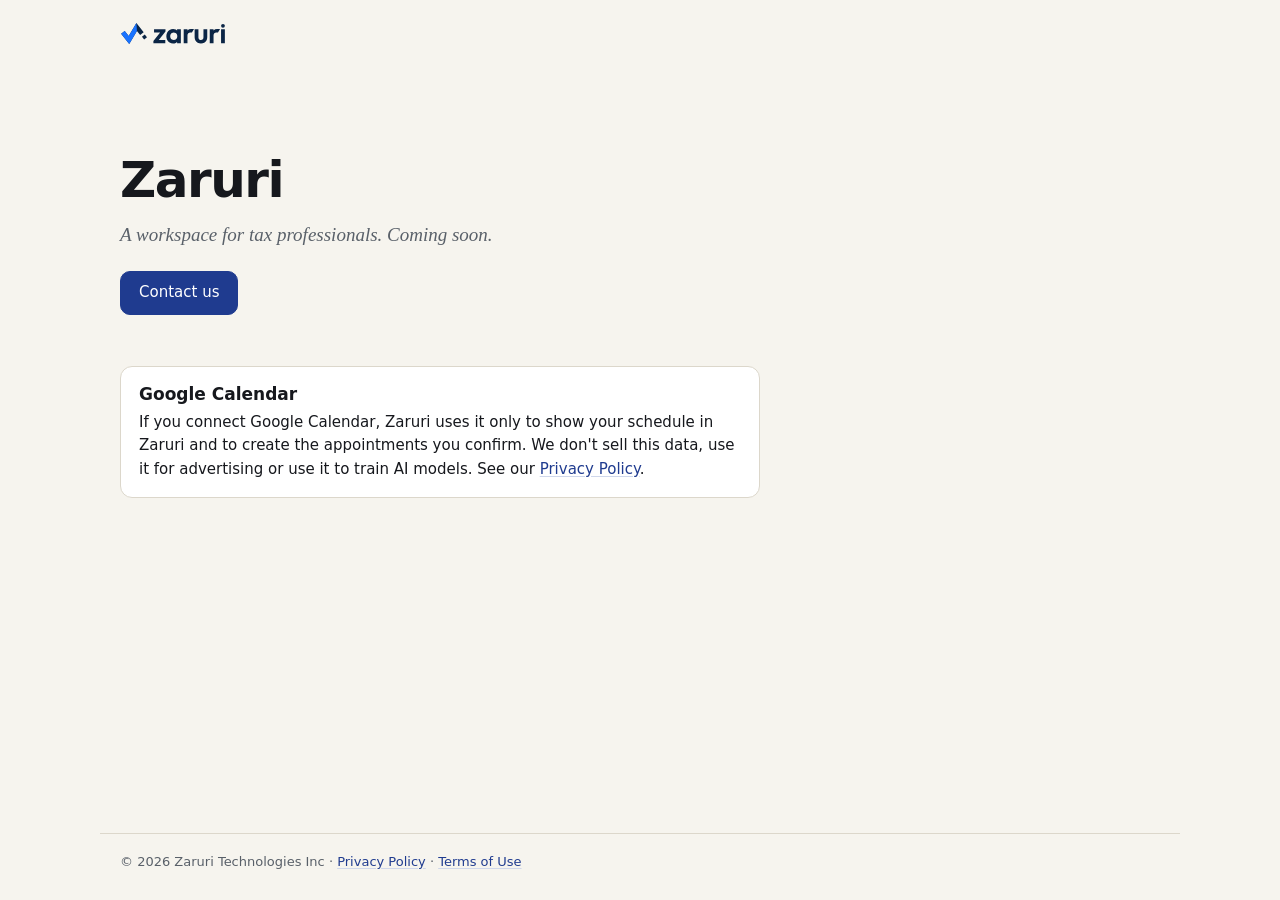
==== commit 71b5895a: "Fix footer copyright formatting in index.html" ====
--- a/index.html
+++ b/index.html
@@ -26,7 +26,7 @@
 </section>
 </main>
 <footer class="site-foot">
-  <p>© 2026 Zaruri Technologies Inc. · <a href="/privacy/">Privacy Policy</a> · <a href="/terms/">Terms of Use</a></p>
+  <p>© 2026 Zaruri Technologies Inc · <a href="/privacy/">Privacy Policy</a> · <a href="/terms/">Terms of Use</a></p>
 </footer>
 </body>
 </html>
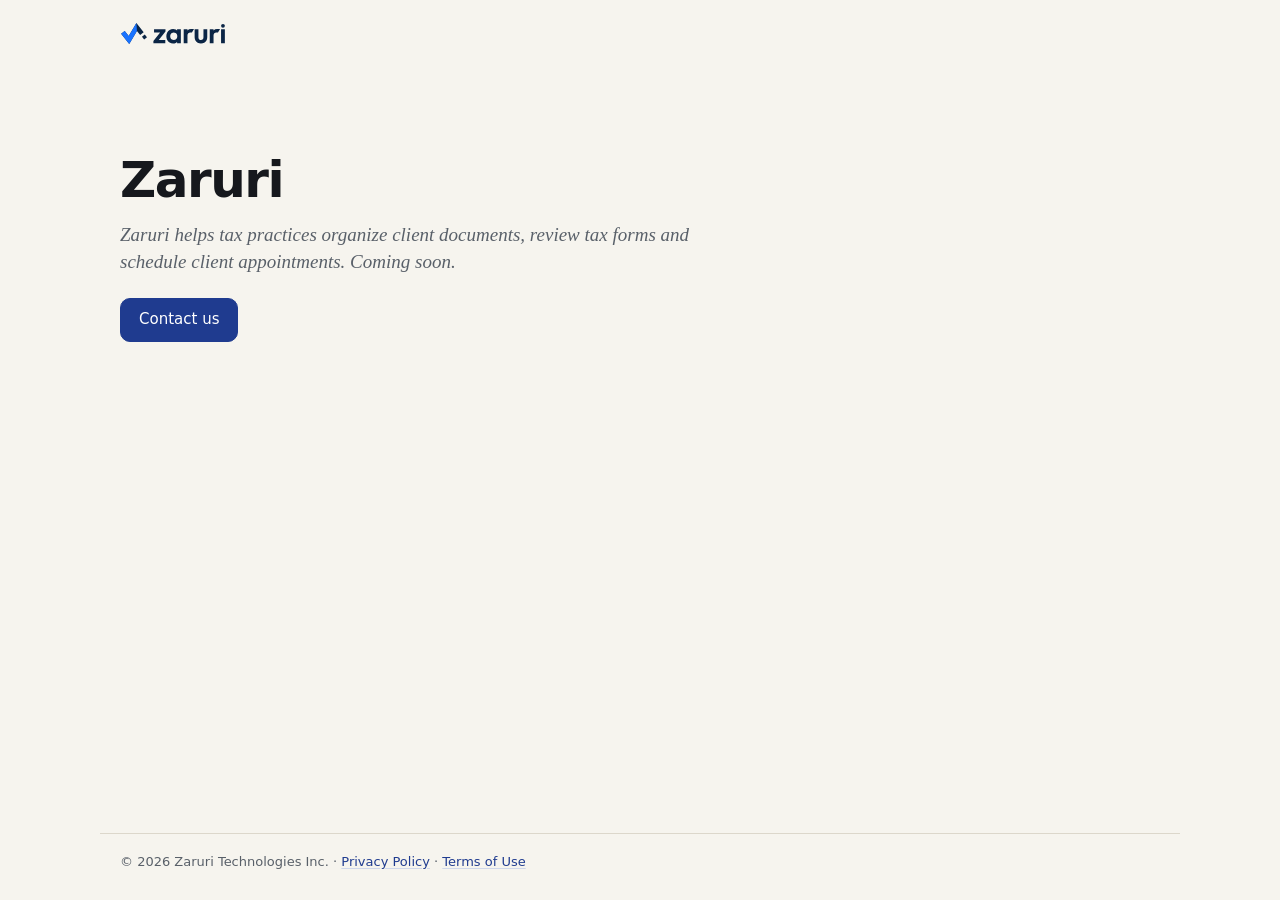
==== commit a7a53934: "Update meta description and hero section text" ====
--- a/index.html
+++ b/index.html
@@ -4,7 +4,7 @@
 <meta charset="utf-8">
 <meta name="viewport" content="width=device-width, initial-scale=1">
 <title>Zaruri</title>
-<meta name="description" content="A workspace for tax professionals. Coming soon.">
+<meta name="description" content="Zaruri helps tax practices organize client documents, review tax forms and schedule client appointments. Coming soon.">
 <meta name="color-scheme" content="light dark">
 <link rel="icon" type="image/svg+xml" href="data:image/svg+xml,%3Csvg%20xmlns%3D%22http%3A%2F%2Fwww.w3.org%2F2000%2Fsvg%22%20viewBox%3D%22-2.5%205.3%20103.6%20103.6%22%3E%3Cstyle%3E.b%7Bfill%3A%230B2545%7D.f%7Bfill%3A%231A73FF%7D%40media%20%28prefers-color-scheme%3Adark%29%7B.b%7Bfill%3A%23FFFFFF%7D.f%7Bfill%3A%234C8DFF%7D%7D%3C%2Fstyle%3E%3Cg%20transform%3D%22translate%280%208.55%29%22%3E%3Cpath%20class%3D%22b%22%20d%3D%22M0.530%2049.869%20L31.079%2088.750%20L59.107%2041.704%20L69.552%2054.897%20L84.448%2043.103%20L56.893%208.296%20L28.921%2055.250%20L15.470%2038.131Z%22%2F%3E%3Cpath%20class%3D%22f%22%20d%3D%22M0.530%2049.869%20L31.079%2088.750%20L28.921%2055.250%20L15.470%2038.131Z%20M31.079%2088.750%20L59.107%2041.704%20L56.893%208.296%20L28.921%2055.250Z%22%2F%3E%3Cpath%20class%3D%22b%22%20d%3D%22M88.777%2051.793%20L98.088%2063.554%20L86.327%2072.864%20L77.016%2061.104Z%22%2F%3E%3C%2Fg%3E%3C%2Fsvg%3E">
 <link rel="stylesheet" href="/styles.css">
@@ -17,16 +17,12 @@
 <main id="main">
 <section class="hero" aria-labelledby="h1">
   <h1 id="h1">Zaruri</h1>
-  <p class="story">A workspace for tax professionals. Coming soon.</p>
+  <p class="story">Zaruri helps tax practices organize client documents, review tax forms and schedule client appointments. Coming soon.</p>
   <p><a class="btn pri lg" href="mailto:hello@zaruri.com">Contact us</a></p>
-</section>
-<section class="panel gcal" aria-labelledby="gcal">
-  <h2 id="gcal" class="h3">Google Calendar</h2>
-  <p>If you connect Google Calendar, Zaruri uses it only to show your schedule in Zaruri and to create the appointments you confirm. We don't sell this data, use it for advertising or use it to train AI models. See our <a href="/privacy/">Privacy Policy</a>.</p>
 </section>
 </main>
 <footer class="site-foot">
-  <p>© 2026 Zaruri Technologies Inc · <a href="/privacy/">Privacy Policy</a> · <a href="/terms/">Terms of Use</a></p>
+  <p>© 2026 Zaruri Technologies Inc. · <a href="/privacy/">Privacy Policy</a> · <a href="/terms/">Terms of Use</a></p>
 </footer>
 </body>
 </html>
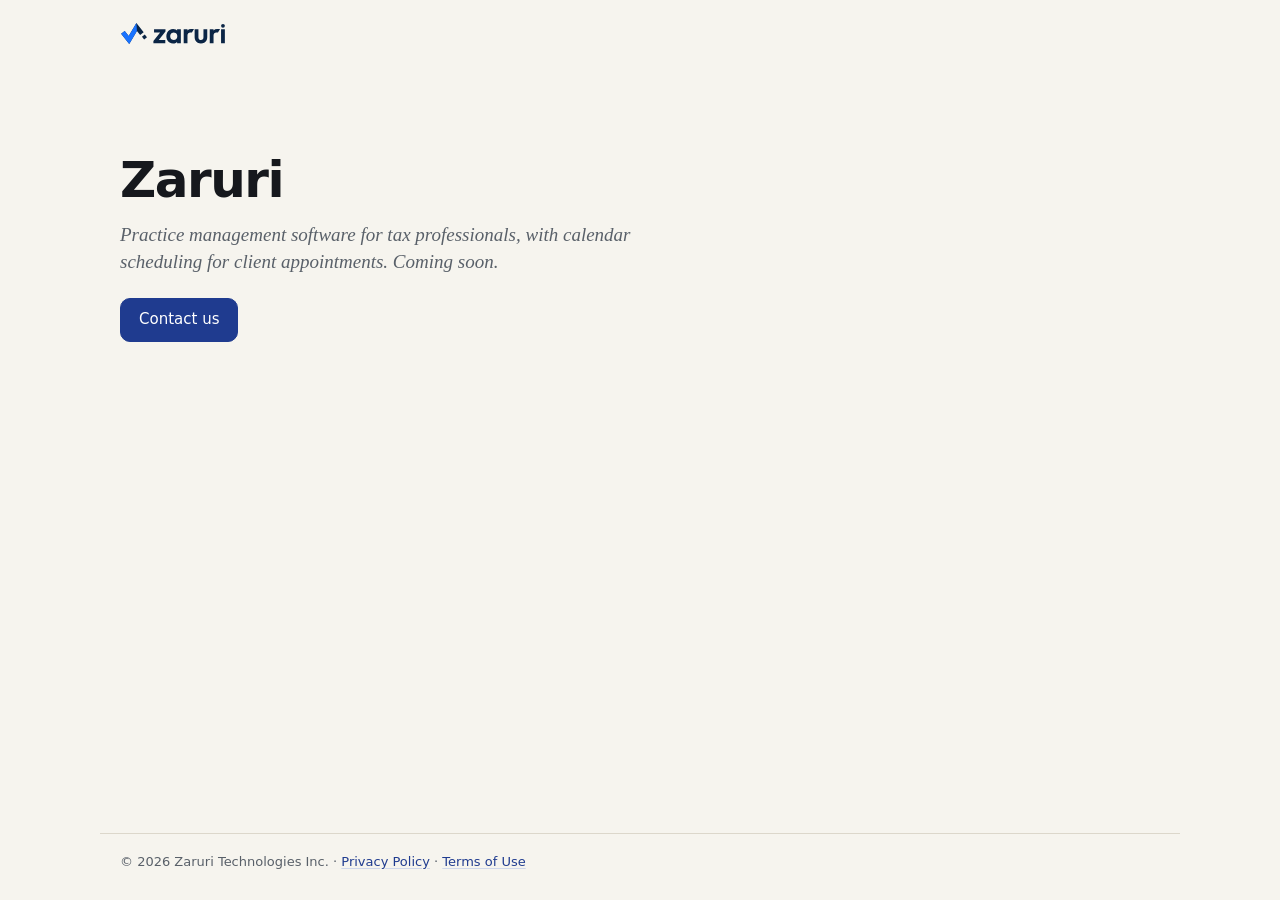
==== commit 780e5dff: "Update description in index.html" ====
--- a/index.html
+++ b/index.html
@@ -4,7 +4,7 @@
 <meta charset="utf-8">
 <meta name="viewport" content="width=device-width, initial-scale=1">
 <title>Zaruri</title>
-<meta name="description" content="Zaruri helps tax practices organize client documents, review tax forms and schedule client appointments. Coming soon.">
+<meta name="description" content="Practice management software for tax professionals, with calendar scheduling for client appointments. Coming soon.">
 <meta name="color-scheme" content="light dark">
 <link rel="icon" type="image/svg+xml" href="data:image/svg+xml,%3Csvg%20xmlns%3D%22http%3A%2F%2Fwww.w3.org%2F2000%2Fsvg%22%20viewBox%3D%22-2.5%205.3%20103.6%20103.6%22%3E%3Cstyle%3E.b%7Bfill%3A%230B2545%7D.f%7Bfill%3A%231A73FF%7D%40media%20%28prefers-color-scheme%3Adark%29%7B.b%7Bfill%3A%23FFFFFF%7D.f%7Bfill%3A%234C8DFF%7D%7D%3C%2Fstyle%3E%3Cg%20transform%3D%22translate%280%208.55%29%22%3E%3Cpath%20class%3D%22b%22%20d%3D%22M0.530%2049.869%20L31.079%2088.750%20L59.107%2041.704%20L69.552%2054.897%20L84.448%2043.103%20L56.893%208.296%20L28.921%2055.250%20L15.470%2038.131Z%22%2F%3E%3Cpath%20class%3D%22f%22%20d%3D%22M0.530%2049.869%20L31.079%2088.750%20L28.921%2055.250%20L15.470%2038.131Z%20M31.079%2088.750%20L59.107%2041.704%20L56.893%208.296%20L28.921%2055.250Z%22%2F%3E%3Cpath%20class%3D%22b%22%20d%3D%22M88.777%2051.793%20L98.088%2063.554%20L86.327%2072.864%20L77.016%2061.104Z%22%2F%3E%3C%2Fg%3E%3C%2Fsvg%3E">
 <link rel="stylesheet" href="/styles.css">
@@ -17,7 +17,7 @@
 <main id="main">
 <section class="hero" aria-labelledby="h1">
   <h1 id="h1">Zaruri</h1>
-  <p class="story">Zaruri helps tax practices organize client documents, review tax forms and schedule client appointments. Coming soon.</p>
+  <p class="story">Practice management software for tax professionals, with calendar scheduling for client appointments. Coming soon.</p>
   <p><a class="btn pri lg" href="mailto:hello@zaruri.com">Contact us</a></p>
 </section>
 </main>
